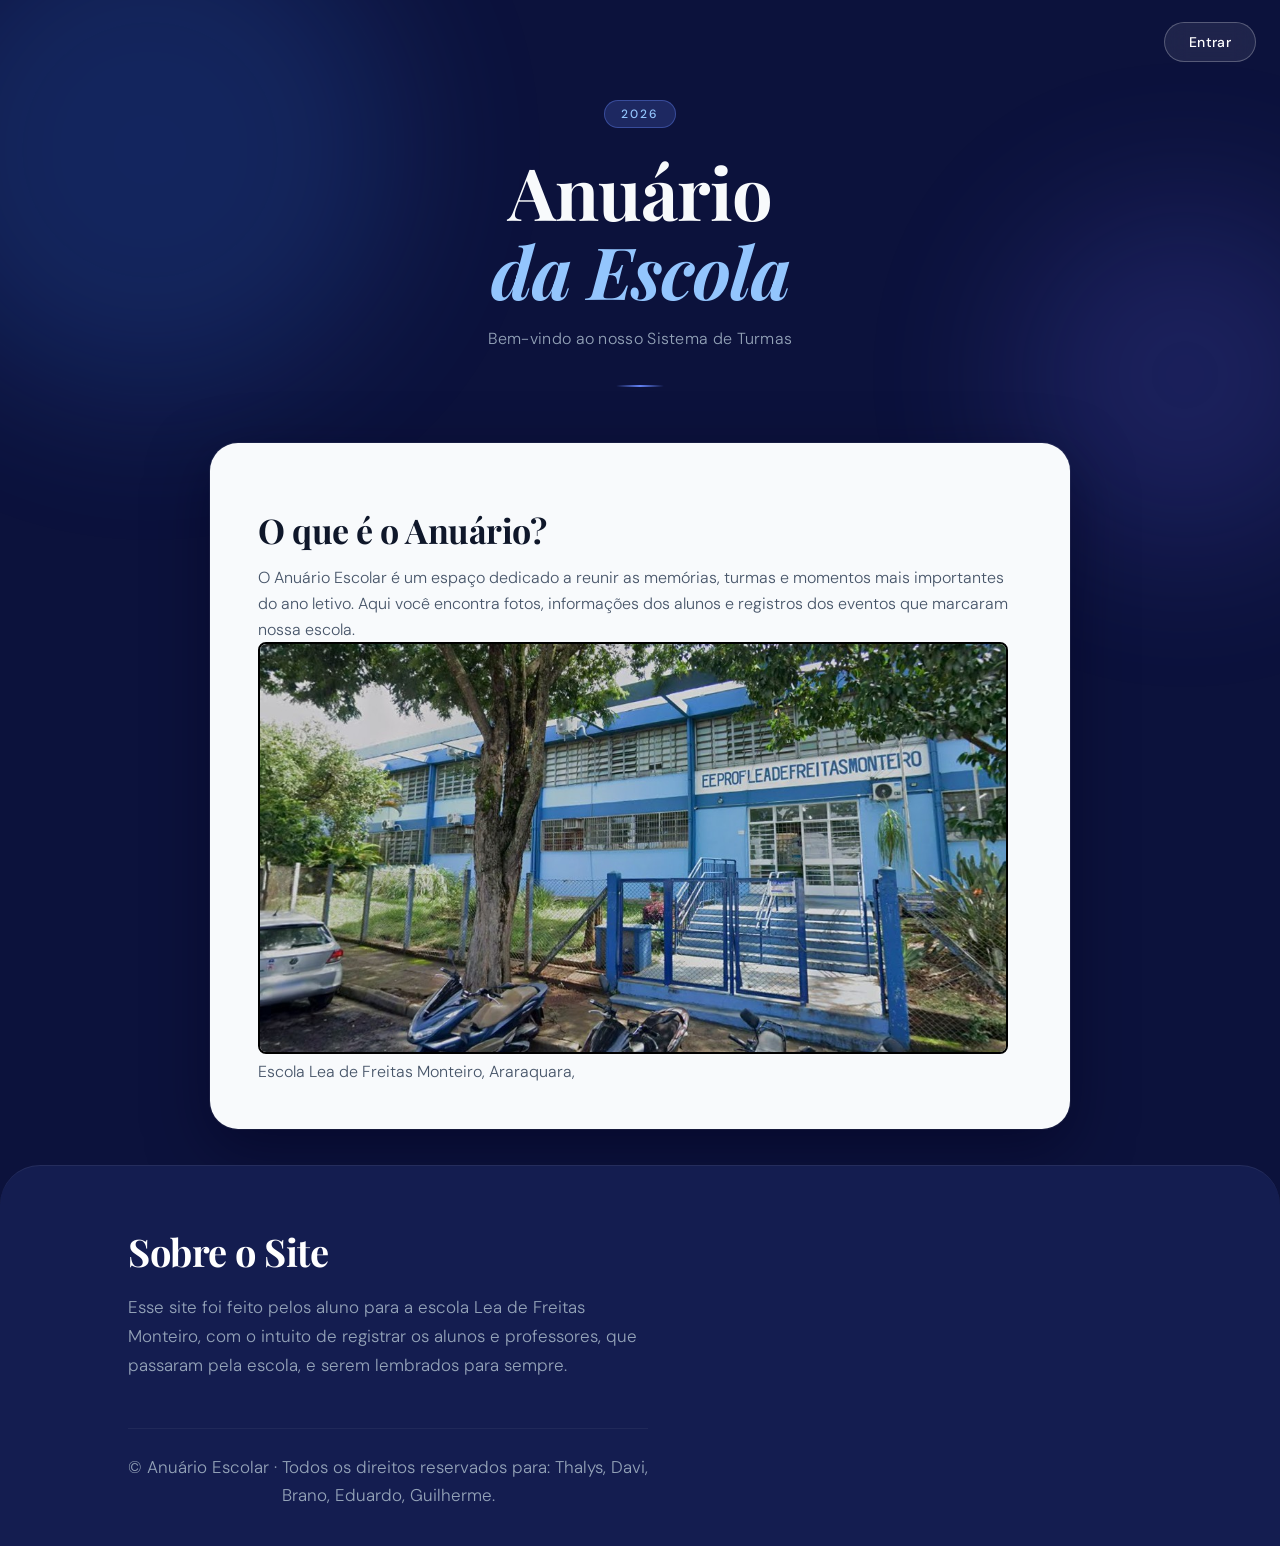
==== html/index.html @ 3382fa3f "." ====
<!DOCTYPE html>
<html lang="pt-br">

<head>
    <meta charset="UTF-8">
    <meta name="viewport" content="width=device-width, initial-scale=1.0">
    <title>Anuário Escola 2026</title>
    <link rel="preconnect" href="https://fonts.googleapis.com">
    <link href="https://fonts.googleapis.com/css2?family=Playfair+Display:wght@600;700&family=DM+Sans:wght@300;400;500&display=swap" rel="stylesheet">
    <link rel="stylesheet" href="../css/style.css">
</head>

<body>

    <a href="login.html">
        <button class="login">Entrar</button>
    </a>

    <!-- Fundo decorativo -->
    <div class="bg-orb orb1"></div>
    <div class="bg-orb orb2"></div>

    <!-- Topo -->
    <div class="topo">
        <span class="badge">2026</span>
        <h1>Anuário<br><em>da Escola</em></h1>
        <p>Bem-vindo ao nosso Sistema de Turmas</p>
        <div class="divider"></div>
    </div>

    <!-- Retângulo principal -->
    <div class="retangulo">

        <div class="card-header">
            
        </div>

        <h2>O que é o Anuário?</h2>
        <p>
            O Anuário Escolar é um espaço dedicado a reunir as memórias, turmas e momentos
            mais importantes do ano letivo. Aqui você encontra fotos, informações dos alunos
            e registros dos eventos que marcaram nossa escola.
        </p>
        
        <img src="../images/lea.jpg" alt="Escola Lea de Freitas Monteiro" style="width: 750px; height: 550 ; border-radius: 8px; border: 2px solid #000; " >
        <p>Escola Lea de Freitas Monteiro, Araraquara,</p>
    </div>

    <!-- Rodapé -->
    <div class="retangulo2">
        <div class="retangulo2-inner">
            <div class="sobre-text">
                <h2>Sobre o Site</h2>
                <p>
                    Esse site foi feito pelos aluno para a escola Lea de Freitas Monteiro, 
                    com o intuito de registrar os alunos e professores, 
                    que passaram pela escola, e serem lembrados para sempre. 
                </p>
            </div>
        </div>
        <p class="footer-copy">© Anuário Escolar · Todos os direitos reservados para: Thalys, Davi, Brano, Eduardo, Guilherme.</p>
    </div>

</body>
</html>
---- css/style.css ----
/*================
   RESET & BASE
========================= */

*, *::before, *::after {
    box-sizing: border-box;
    margin: 0;
    padding: 0;
}

body {
    background: rgb(12, 18, 60);
    font-family: 'DM Sans', sans-serif;
    color: rgb(226, 232, 240);
    min-height: 100vh;
    overflow-x: hidden;
    position: relative;
}

/* =========================
   FUNDO DECORATIVO
========================= */

.bg-orb {
    position: fixed;
    border-radius: 50%;
    pointer-events: none;
    z-index: 0;
    filter: blur(80px);
    opacity: 0.18;
}

.orb1 {
    width: 500px;
    height: 500px;
    background: rgb(59, 130, 246);
    top: -100px;
    left: -100px;
}

.orb2 {
    width: 350px;
    height: 350px;
    background: rgb(99, 102, 241);
    top: 200px;
    right: -80px;
}

/* =========================
   BOTÃO LOGIN
========================= */

.login {
    position: fixed;
    top: 22px;
    right: 24px;
    padding: 10px 24px;
    border: 1.5px solid rgba(255, 255, 255, 0.25);
    border-radius: 50px;
    background: rgba(255, 255, 255, 0.08);
    backdrop-filter: blur(12px);
    cursor: pointer;
    font-size: 14px;
    font-weight: 500;
    font-family: 'DM Sans', sans-serif;
    color: white;
    letter-spacing: 0.3px;
    transition: all 0.25s ease;
    z-index: 100;
    text-decoration: none;
}

.login:hover {
    background: rgba(255, 255, 255, 0.18);
    border-color: rgba(255, 255, 255, 0.5);
    transform: translateY(-1px);
}

a {
    text-decoration: none;
}

/* =========================
   TOPO
========================= */

.topo {
    position: relative;
    z-index: 1;
    display: flex;
    flex-direction: column;
    align-items: center;
    padding-top: 100px;
    padding-bottom: 20px;
    text-align: center;
}

.badge {
    display: inline-block;
    background: rgba(99, 130, 246, 0.2);
    border: 1px solid rgba(99, 130, 246, 0.4);
    color: rgb(147, 197, 253);
    font-size: 12px;
    font-weight: 500;
    letter-spacing: 2px;
    padding: 5px 16px;
    border-radius: 50px;
    margin-bottom: 24px;
    text-transform: uppercase;
}

h1 {
    font-family: 'Playfair Display', Georgia, serif;
    font-size: clamp(42px, 7vw, 72px);
    font-weight: 700;
    color: rgb(248, 250, 252);
    line-height: 1.1;
    margin-bottom: 18px;
    letter-spacing: -1px;
}

h1 em {
    font-style: italic;
    color: rgb(147, 197, 253);
}

.topo > p {
    color: rgb(148, 163, 184);
    font-size: 16px;
    font-weight: 300;
    letter-spacing: 0.3px;
}

.divider {
    width: 48px;
    height: 2px;
    background: linear-gradient(to right, transparent, rgb(99, 130, 246), transparent);
    margin-top: 36px;
    border-radius: 2px;
}

/* =========================
   RETÂNGULO PRINCIPAL
========================= */

.retangulo {
    position: relative;
    z-index: 1;
    width: min(860px, 90%);
    background: rgb(248, 250, 252);
    border-radius: 28px;
    margin: 36px auto;
    padding: 44px 48px;
    box-shadow:
        0 0 0 1px rgba(255,255,255,0.06),
        0 20px 60px rgba(0, 0, 30, 0.5);
}

.card-header {
    display: flex;
    align-items: center;
    gap: 10px;
    margin-bottom: 20px;
}


.card-label {
    font-size: 12px;
    font-weight: 500;
    letter-spacing: 1.5px;
    text-transform: uppercase;
    color: rgb(100, 116, 139);
}

.retangulo h2 {
    font-family: 'Playfair Display', Georgia, serif;
    font-size: 34px;
    font-weight: 700;
    color: rgb(15, 23, 42);
    margin-bottom: 12px;
    letter-spacing: -0.5px;
}

.retangulo p {
    color: rgb(71, 85, 105);
    font-size: 16px;
    line-height: 1.6;
    font-weight: 300;
}

.retangulo-sub {
    margin-top: 18px;
    font-size: 14px;
    color: rgb(100, 116, 139);
    font-style: italic;
}


/* =========================
   RETÂNGULO DE BAIXO
========================= */

.retangulo2 {
    position: relative;
    z-index: 1;
    width: 100%;
    background: rgb(20, 29, 80);
    border-top: 1px solid rgba(255, 255, 255, 0.07);
    margin-top: 20px;
    padding: 60px 10% 36px;
    border-top-left-radius: 40px;
    border-top-right-radius: 40px;
}

.retangulo2-inner {
    display: flex;
    align-items: center;
    justify-content: space-between;
    gap: 40px;
    margin-bottom: 48px;
}

.sobre-text {
    flex: 1;
}

.retangulo2 h2 {
    font-family: 'Playfair Display', Georgia, serif;
    font-size: 38px;
    font-weight: 700;
    color: white;
    margin-bottom: 16px;
    letter-spacing: -0.5px;
}

.retangulo2 p {
    color: rgb(148, 163, 184);
    font-size: 17px;
    line-height: 1.7;
    font-weight: 300;
    max-width: 520px;
}

.btn-cta {
    display: inline-block;
    margin-top: 28px;
    padding: 13px 30px;
    background: rgb(37, 99, 235);
    color: white;
    font-family: 'DM Sans', sans-serif;
    font-size: 15px;
    font-weight: 500;
    border-radius: 50px;
    transition: all 0.25s ease;
    letter-spacing: 0.2px;
}

.btn-cta:hover {
    background: rgb(29, 78, 216);
    transform: translateY(-2px);
    box-shadow: 0 8px 24px rgba(37, 99, 235, 0.4);
}

.sobre-deco {
    flex-shrink: 0;
    position: relative;
    width: 180px;
    height: 180px;
    display: flex;
    align-items: center;
    justify-content: center;
}

.footer-copy {
    color: rgb(71, 85, 105);
    font-size: 13px;
    text-align: center;
    margin-top: 0;
    max-width: 100%;
    padding-top: 24px;
    border-top: 1px solid rgba(255, 255, 255, 0.05);
}

/* =========================
   RESPONSIVO
========================= */

@media (max-width: 680px) {
    .retangulo {
        padding: 32px 24px;
    }

    .retangulo2-inner {
        flex-direction: column;
        text-align: center;
    }

    .sobre-deco {
        display: none;
    }

    .retangulo2 p {
        max-width: 100%;
    }

    .topo {
        padding-top: 80px;
    }
}
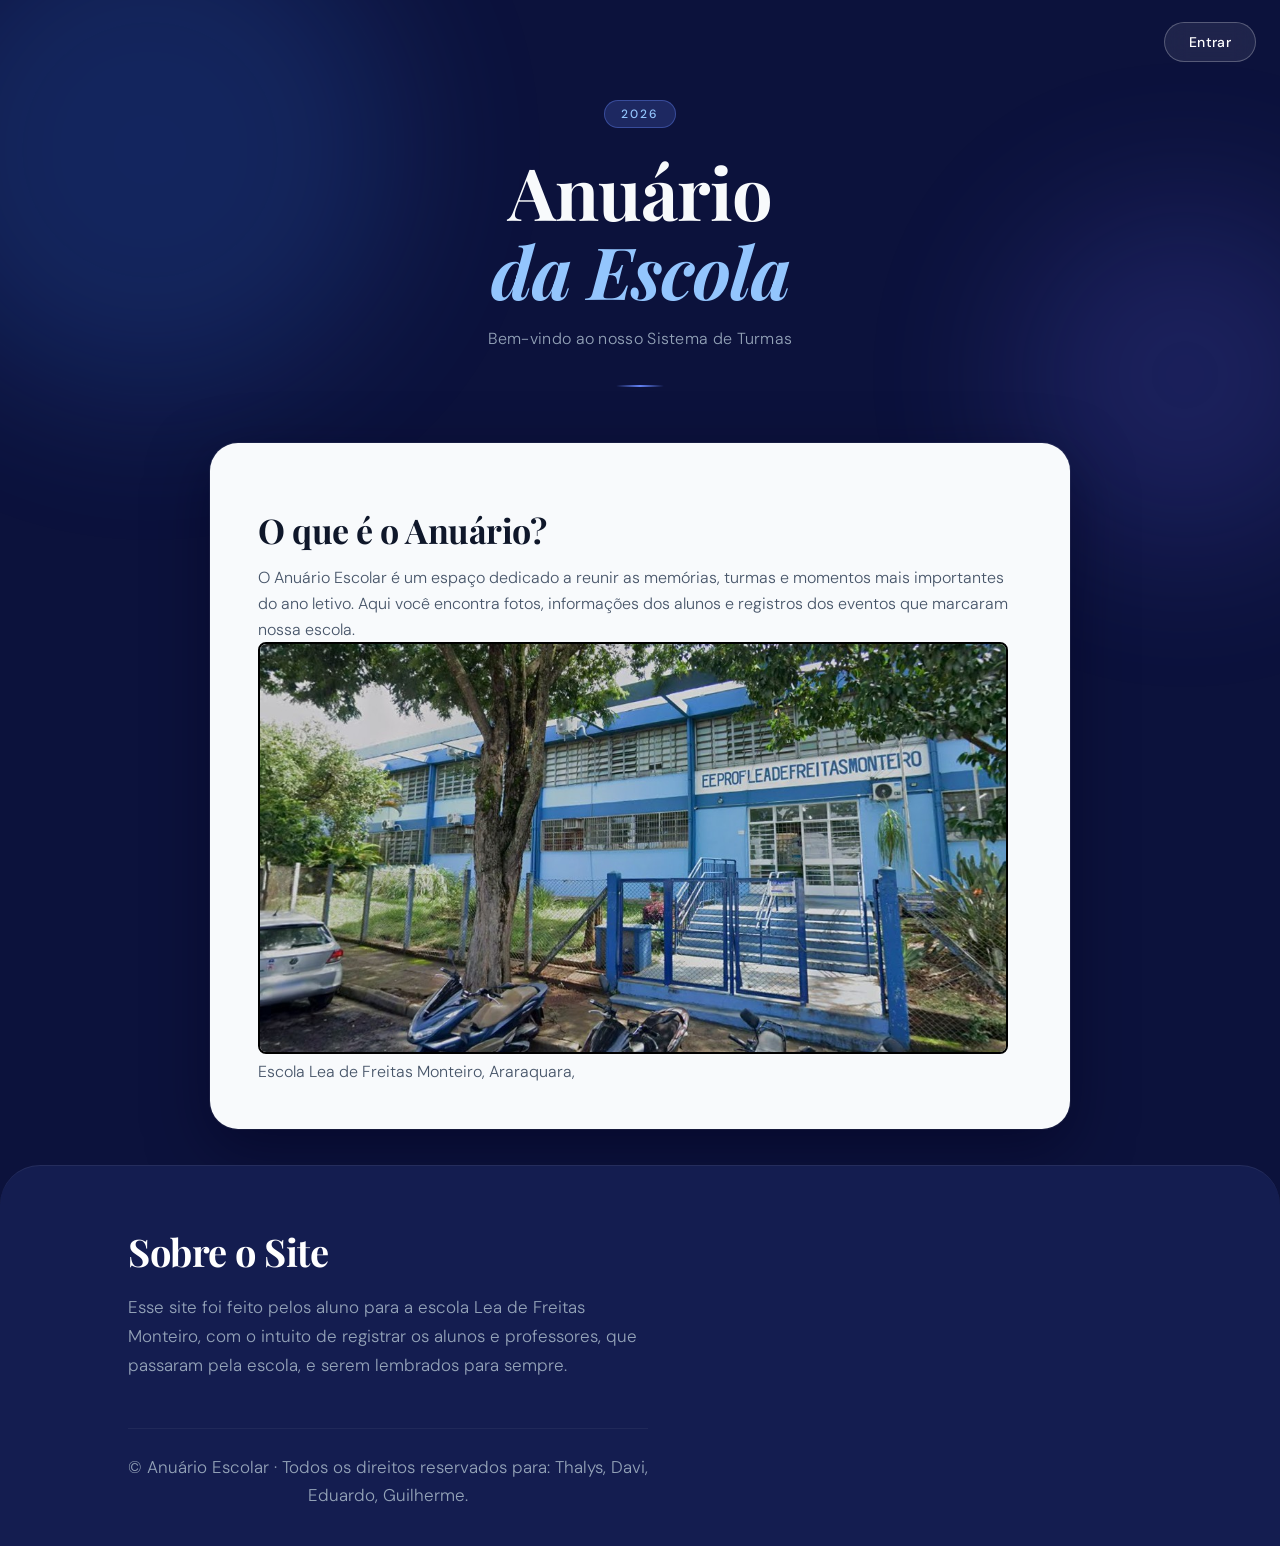
==== commit 41b684a5: "tirando nome de integrante antigo" ====
--- a/html/index.html
+++ b/html/index.html
@@ -58,7 +58,7 @@
                 </p>
             </div>
         </div>
-        <p class="footer-copy">© Anuário Escolar · Todos os direitos reservados para: Thalys, Davi, Brano, Eduardo, Guilherme.</p>
+        <p class="footer-copy">© Anuário Escolar · Todos os direitos reservados para: Thalys, Davi, Eduardo, Guilherme.</p>
     </div>
 
 </body>
